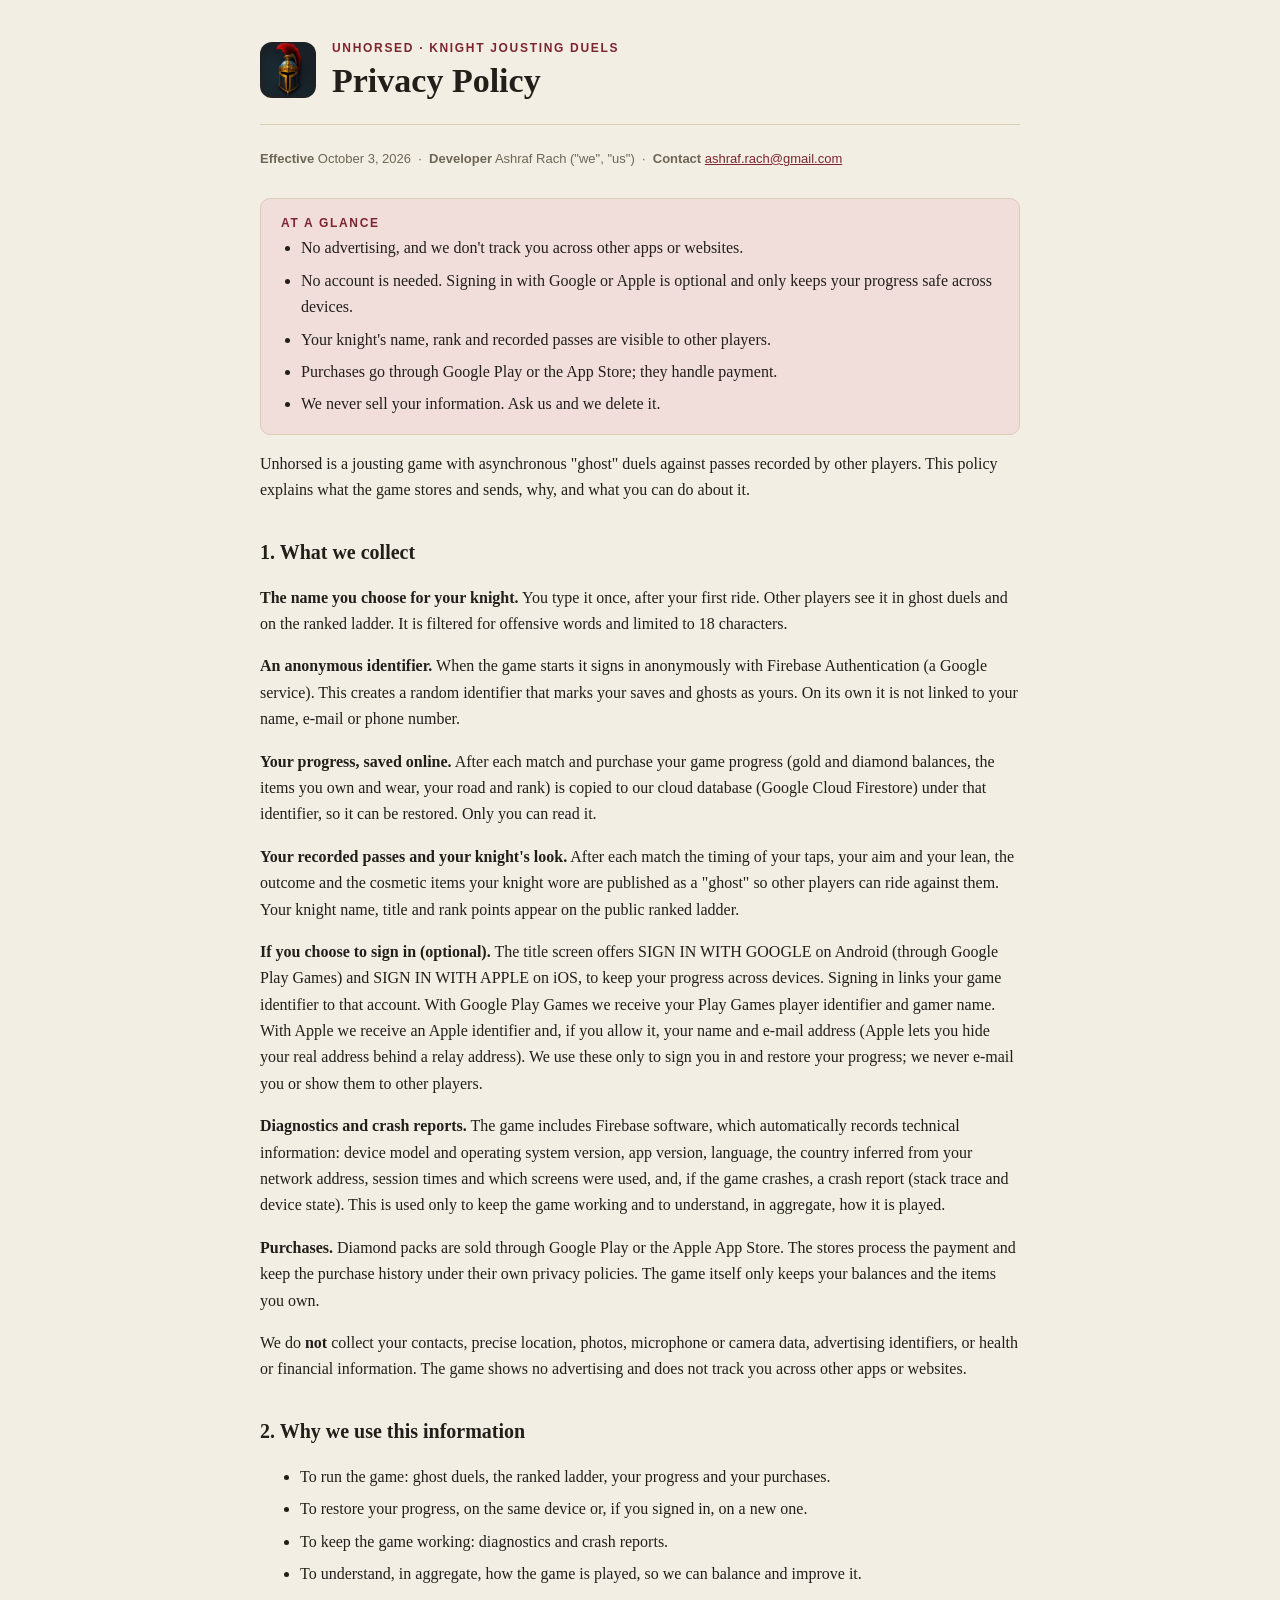
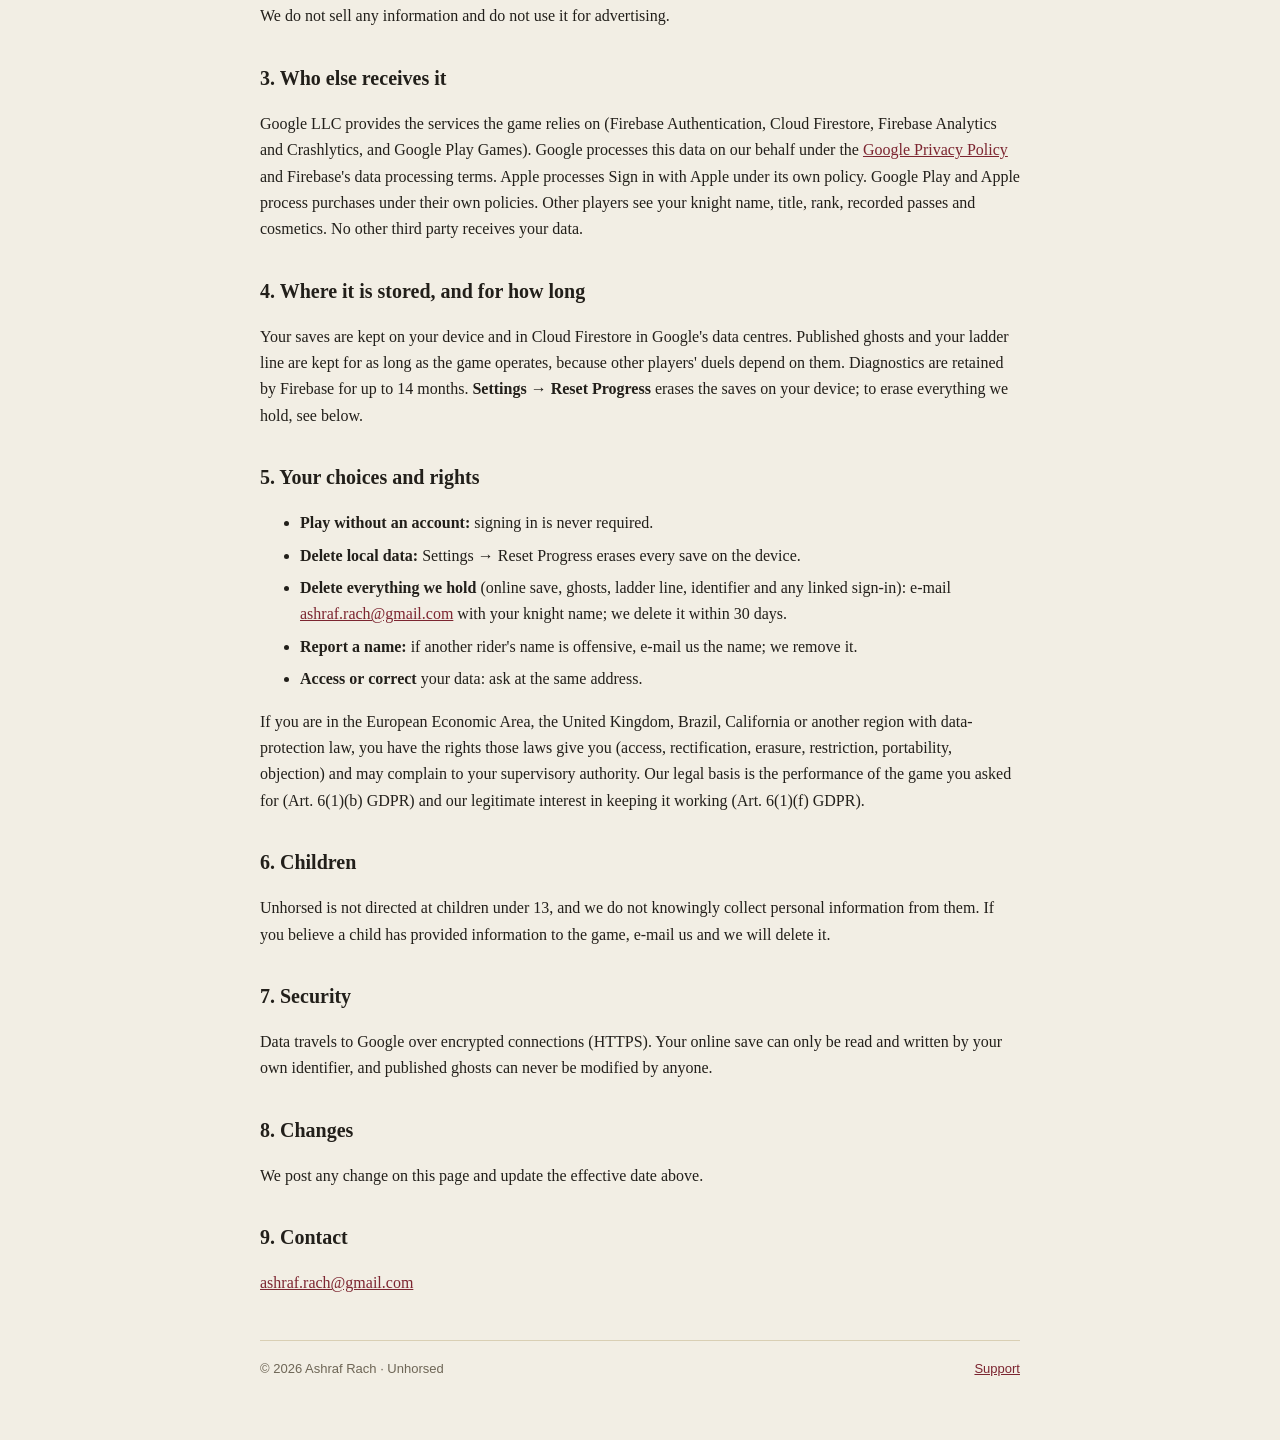
==== privacy.html @ 35be8ce9 "Publish the Unhorsed privacy policy and support page" ====
<!doctype html>
<html lang="en">
<head>
<meta charset="utf-8">
<meta name="viewport" content="width=device-width, initial-scale=1">
<title>Unhorsed — Privacy Policy</title>
<link rel="stylesheet" href="style.css">
<link rel="icon" href="icon.png">
</head>
<body>
<div class="sheet">
  <header>
    <img src="icon.png" alt="">
    <div>
      <p class="eyebrow">Unhorsed · Knight Jousting Duels</p>
      <h1>Privacy Policy</h1>
    </div>
  </header>

  <p class="meta"><strong>Effective</strong> October 3, 2026 &nbsp;·&nbsp; <strong>Developer</strong> Ashraf Rach ("we", "us") &nbsp;·&nbsp; <strong>Contact</strong> <a href="mailto:ashraf.rach@gmail.com">ashraf.rach@gmail.com</a></p>

  <div class="glance">
    <p class="eyebrow">At a glance</p>
    <ul>
      <li>No advertising, and we don't track you across other apps or websites.</li>
      <li>No account is needed. Signing in with Google or Apple is optional and only keeps your progress safe across devices.</li>
      <li>Your knight's name, rank and recorded passes are visible to other players.</li>
      <li>Purchases go through Google Play or the App Store; they handle payment.</li>
      <li>We never sell your information. Ask us and we delete it.</li>
    </ul>
  </div>

  <p>Unhorsed is a jousting game with asynchronous "ghost" duels against passes recorded by other players. This policy explains what the game stores and sends, why, and what you can do about it.</p>

  <h2 id="collect">1. What we collect</h2>
  <p><strong>The name you choose for your knight.</strong> You type it once, after your first ride. Other players see it in ghost duels and on the ranked ladder. It is filtered for offensive words and limited to 18 characters.</p>
  <p><strong>An anonymous identifier.</strong> When the game starts it signs in anonymously with Firebase Authentication (a Google service). This creates a random identifier that marks your saves and ghosts as yours. On its own it is not linked to your name, e-mail or phone number.</p>
  <p><strong>Your progress, saved online.</strong> After each match and purchase your game progress (gold and diamond balances, the items you own and wear, your road and rank) is copied to our cloud database (Google Cloud Firestore) under that identifier, so it can be restored. Only you can read it.</p>
  <p><strong>Your recorded passes and your knight's look.</strong> After each match the timing of your taps, your aim and your lean, the outcome and the cosmetic items your knight wore are published as a "ghost" so other players can ride against them. Your knight name, title and rank points appear on the public ranked ladder.</p>
  <p><strong>If you choose to sign in (optional).</strong> The title screen offers SIGN IN WITH GOOGLE on Android (through Google Play Games) and SIGN IN WITH APPLE on iOS, to keep your progress across devices. Signing in links your game identifier to that account. With Google Play Games we receive your Play Games player identifier and gamer name. With Apple we receive an Apple identifier and, if you allow it, your name and e-mail address (Apple lets you hide your real address behind a relay address). We use these only to sign you in and restore your progress; we never e-mail you or show them to other players.</p>
  <p><strong>Diagnostics and crash reports.</strong> The game includes Firebase software, which automatically records technical information: device model and operating system version, app version, language, the country inferred from your network address, session times and which screens were used, and, if the game crashes, a crash report (stack trace and device state). This is used only to keep the game working and to understand, in aggregate, how it is played.</p>
  <p><strong>Purchases.</strong> Diamond packs are sold through Google Play or the Apple App Store. The stores process the payment and keep the purchase history under their own privacy policies. The game itself only keeps your balances and the items you own.</p>
  <p>We do <strong>not</strong> collect your contacts, precise location, photos, microphone or camera data, advertising identifiers, or health or financial information. The game shows no advertising and does not track you across other apps or websites.</p>

  <h2 id="why">2. Why we use this information</h2>
  <ul>
    <li>To run the game: ghost duels, the ranked ladder, your progress and your purchases.</li>
    <li>To restore your progress, on the same device or, if you signed in, on a new one.</li>
    <li>To keep the game working: diagnostics and crash reports.</li>
    <li>To understand, in aggregate, how the game is played, so we can balance and improve it.</li>
  </ul>
  <p>We do not sell any information and do not use it for advertising.</p>

  <h2 id="who">3. Who else receives it</h2>
  <p>Google LLC provides the services the game relies on (Firebase Authentication, Cloud Firestore, Firebase Analytics and Crashlytics, and Google Play Games). Google processes this data on our behalf under the <a href="https://policies.google.com/privacy">Google Privacy Policy</a> and Firebase's data processing terms. Apple processes Sign in with Apple under its own policy. Google Play and Apple process purchases under their own policies. Other players see your knight name, title, rank, recorded passes and cosmetics. No other third party receives your data.</p>

  <h2 id="where">4. Where it is stored, and for how long</h2>
  <p>Your saves are kept on your device and in Cloud Firestore in Google's data centres. Published ghosts and your ladder line are kept for as long as the game operates, because other players' duels depend on them. Diagnostics are retained by Firebase for up to 14 months. <strong>Settings → Reset Progress</strong> erases the saves on your device; to erase everything we hold, see below.</p>

  <h2 id="rights">5. Your choices and rights</h2>
  <ul>
    <li><strong>Play without an account:</strong> signing in is never required.</li>
    <li><strong>Delete local data:</strong> Settings → Reset Progress erases every save on the device.</li>
    <li><strong>Delete everything we hold</strong> (online save, ghosts, ladder line, identifier and any linked sign-in): e-mail <a href="mailto:ashraf.rach@gmail.com">ashraf.rach@gmail.com</a> with your knight name; we delete it within 30 days.</li>
    <li><strong>Report a name:</strong> if another rider's name is offensive, e-mail us the name; we remove it.</li>
    <li><strong>Access or correct</strong> your data: ask at the same address.</li>
  </ul>
  <p>If you are in the European Economic Area, the United Kingdom, Brazil, California or another region with data-protection law, you have the rights those laws give you (access, rectification, erasure, restriction, portability, objection) and may complain to your supervisory authority. Our legal basis is the performance of the game you asked for (Art. 6(1)(b) GDPR) and our legitimate interest in keeping it working (Art. 6(1)(f) GDPR).</p>

  <h2 id="children">6. Children</h2>
  <p>Unhorsed is not directed at children under 13, and we do not knowingly collect personal information from them. If you believe a child has provided information to the game, e-mail us and we will delete it.</p>

  <h2 id="security">7. Security</h2>
  <p>Data travels to Google over encrypted connections (HTTPS). Your online save can only be read and written by your own identifier, and published ghosts can never be modified by anyone.</p>

  <h2 id="changes">8. Changes</h2>
  <p>We post any change on this page and update the effective date above.</p>

  <h2 id="contact">9. Contact</h2>
  <p><a href="mailto:ashraf.rach@gmail.com">ashraf.rach@gmail.com</a></p>

  <footer>
    <span>© 2026 Ashraf Rach · Unhorsed</span>
    <span><a href="index.html">Support</a></span>
  </footer>
</div>
</body>
</html>
---- style.css ----
:root {
  --bg: #F2EEE4; --surface: #FFFFFF; --ink: #221F1A; --ink-dim: #6E6656;
  --line: #D9CFB4; --accent: #7C2530; --soft: #F1DEDB;
  color-scheme: light dark;
}
@media (prefers-color-scheme: dark) {
  :root { --bg: #15120D; --surface: #1E1810; --ink: #EEE6D6; --ink-dim: #A89C82;
          --line: #3A3122; --accent: #E39089; --soft: #3B2320; }
}
* { box-sizing: border-box; }
body { margin: 0; background: var(--bg); color: var(--ink);
  font: 16px/1.65 Georgia, "Times New Roman", serif; padding: 40px 20px 64px; }
.sheet { max-width: 760px; margin: 0 auto; }
header { display: flex; gap: 16px; align-items: center; padding-bottom: 24px;
  border-bottom: 1px solid var(--line); margin-bottom: 24px; }
header img { width: 56px; height: 56px; border-radius: 12px; }
.eyebrow { font: 600 12px/1.4 -apple-system, "Segoe UI", sans-serif; letter-spacing: .14em;
  text-transform: uppercase; color: var(--accent); margin: 0 0 4px; }
h1 { font-size: clamp(26px, 5vw, 34px); line-height: 1.15; margin: 0; }
h2 { font-size: 20px; margin: 32px 0 8px; }
.meta { font: 13px/1.6 -apple-system, "Segoe UI", sans-serif; color: var(--ink-dim); margin-bottom: 28px; }
.glance { background: var(--soft); border: 1px solid var(--line); border-radius: 10px; padding: 16px 20px; }
.glance ul { margin: 0; padding-left: 20px; }
a { color: var(--accent); }
li + li { margin-top: 6px; }
nav { font: 14px -apple-system, "Segoe UI", sans-serif; margin-top: 8px; }
footer { margin-top: 44px; padding-top: 20px; border-top: 1px solid var(--line);
  font: 13px -apple-system, "Segoe UI", sans-serif; color: var(--ink-dim);
  display: flex; flex-wrap: wrap; gap: 8px 24px; justify-content: space-between; }
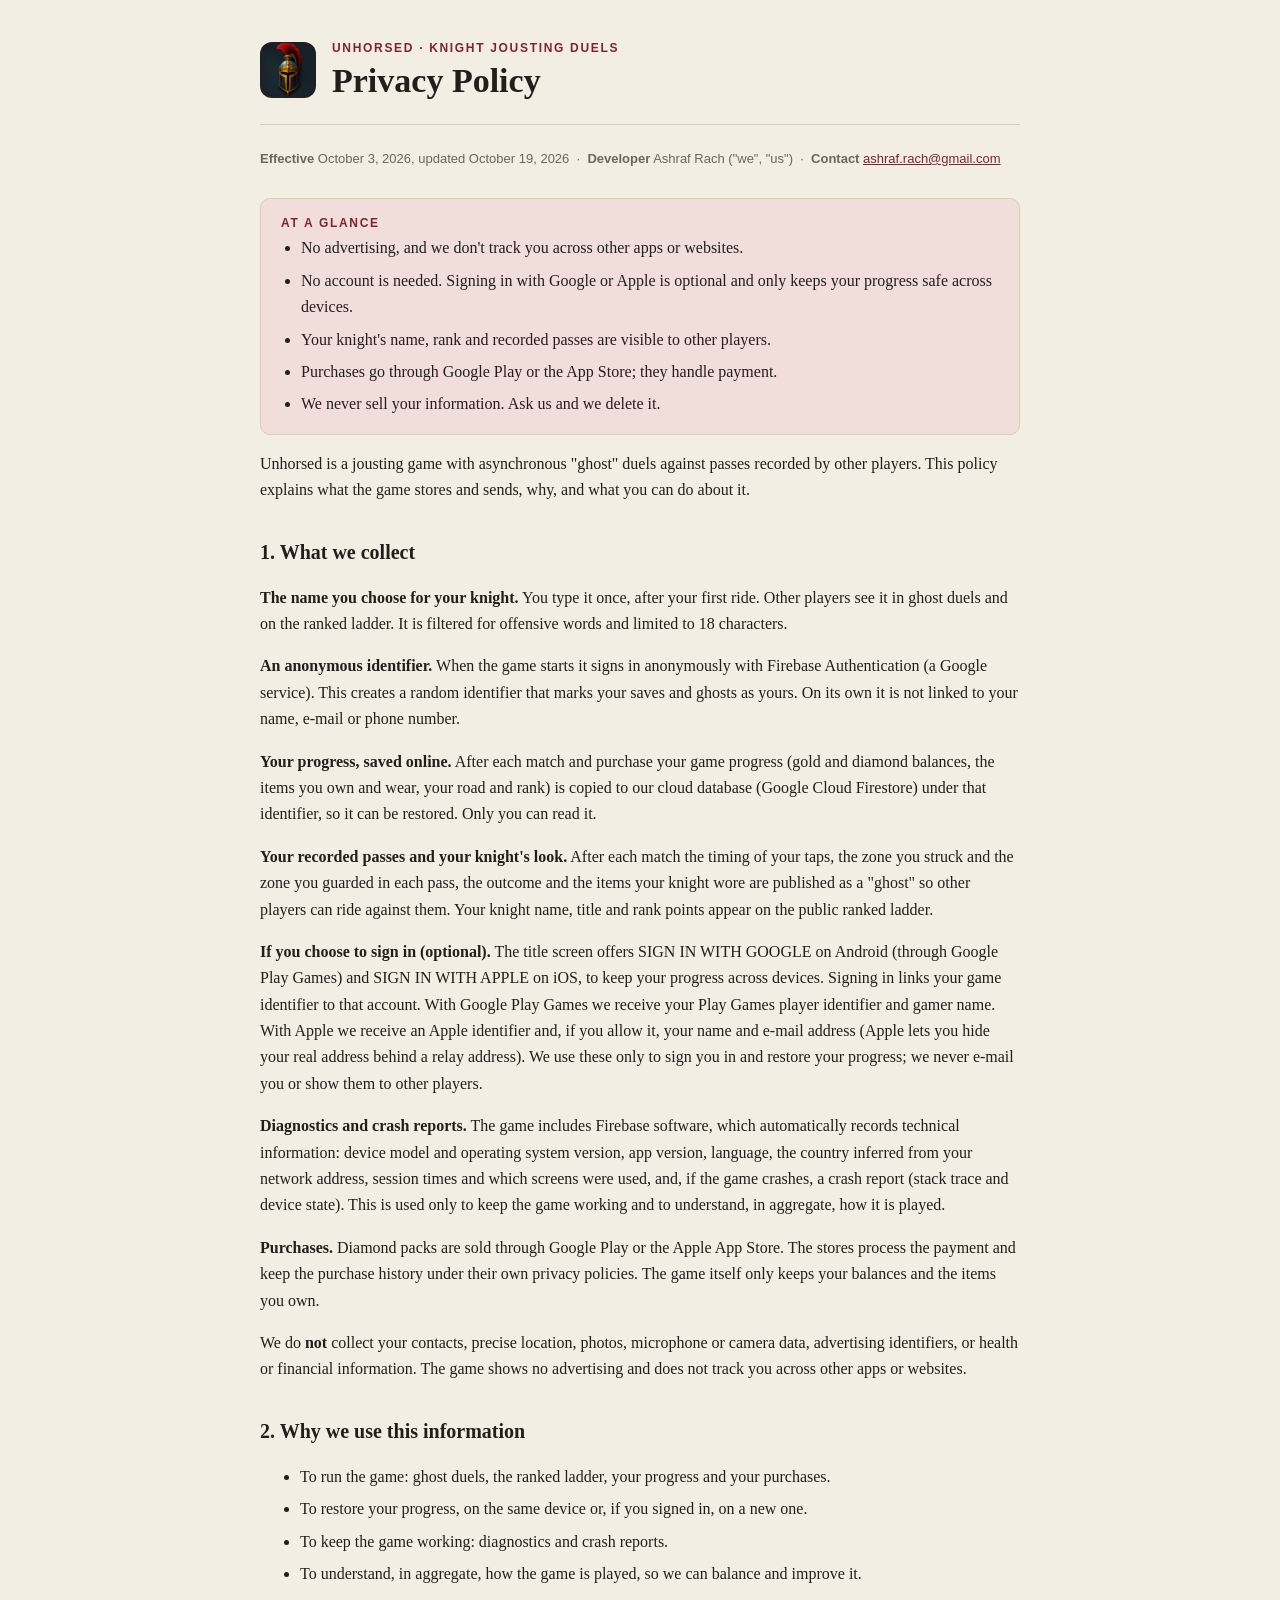
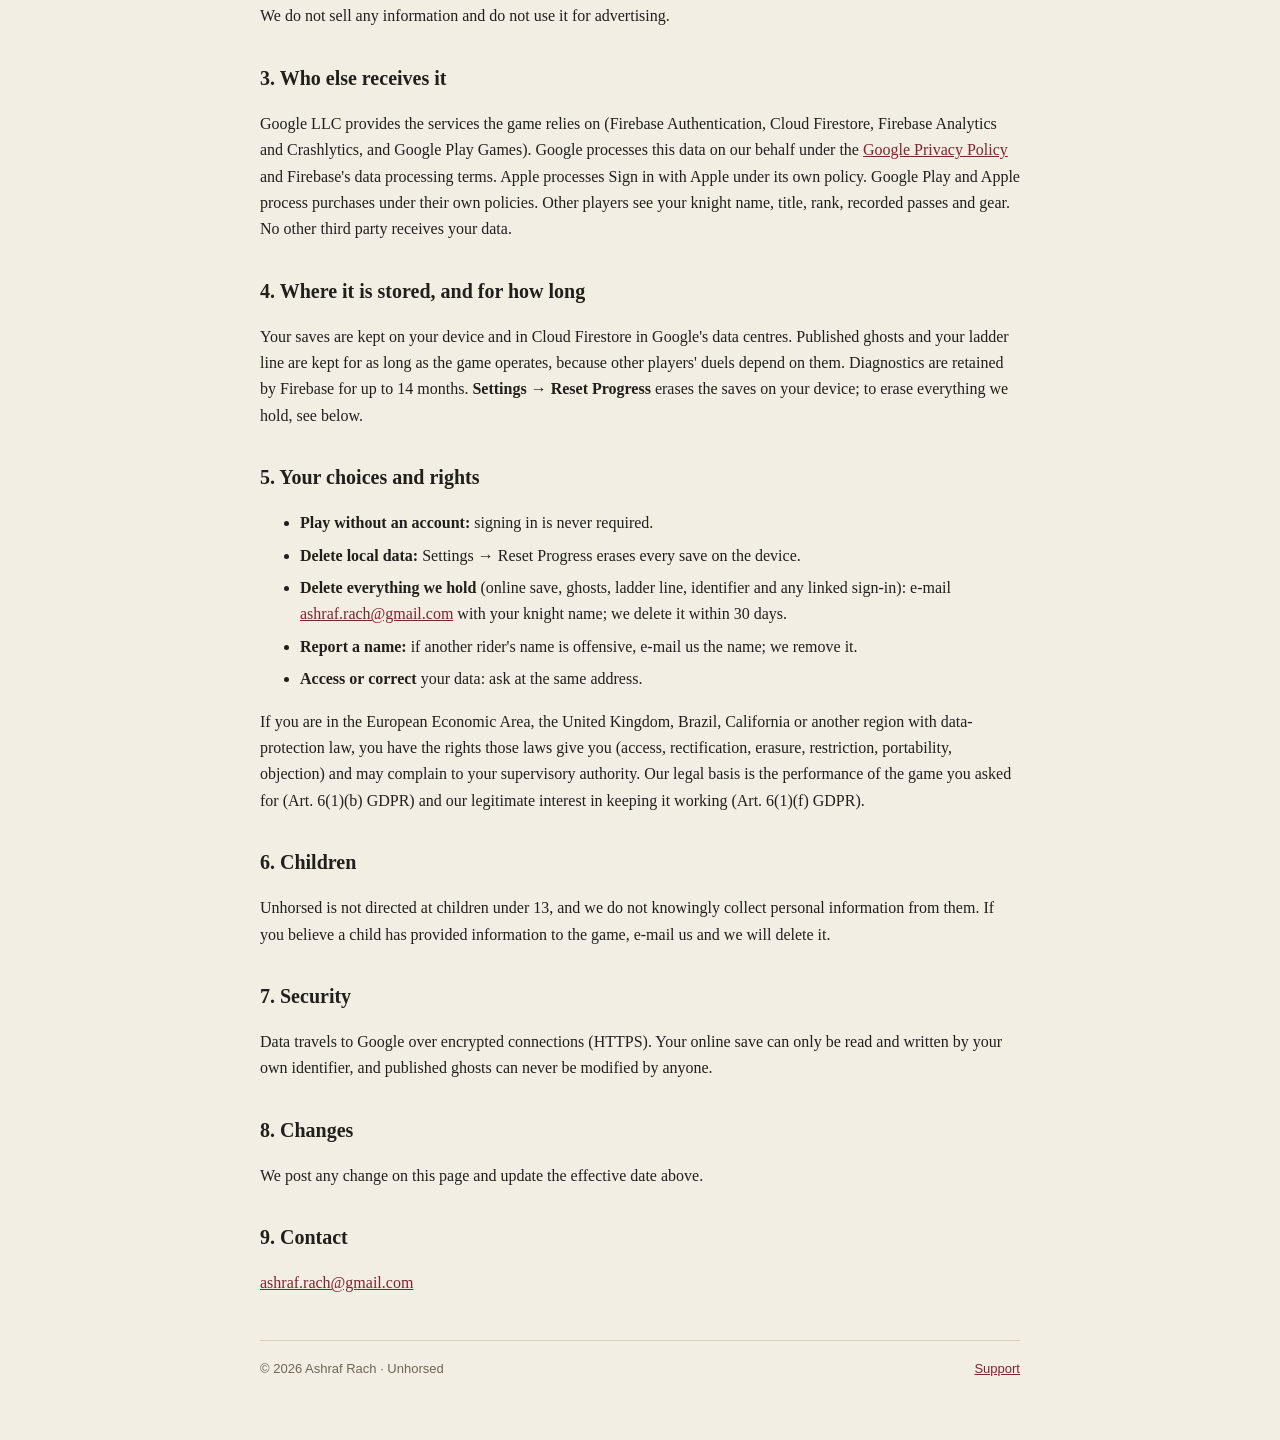
==== commit 29339388: "Describe the strike and guard recorded in a ghost" ====
--- a/privacy.html
+++ b/privacy.html
@@ -17,7 +17,7 @@
     </div>
   </header>
 
-  <p class="meta"><strong>Effective</strong> October 3, 2026 &nbsp;·&nbsp; <strong>Developer</strong> Ashraf Rach ("we", "us") &nbsp;·&nbsp; <strong>Contact</strong> <a href="mailto:ashraf.rach@gmail.com">ashraf.rach@gmail.com</a></p>
+  <p class="meta"><strong>Effective</strong> October 3, 2026, updated October 19, 2026 &nbsp;·&nbsp; <strong>Developer</strong> Ashraf Rach ("we", "us") &nbsp;·&nbsp; <strong>Contact</strong> <a href="mailto:ashraf.rach@gmail.com">ashraf.rach@gmail.com</a></p>
 
   <div class="glance">
     <p class="eyebrow">At a glance</p>
@@ -36,7 +36,7 @@
   <p><strong>The name you choose for your knight.</strong> You type it once, after your first ride. Other players see it in ghost duels and on the ranked ladder. It is filtered for offensive words and limited to 18 characters.</p>
   <p><strong>An anonymous identifier.</strong> When the game starts it signs in anonymously with Firebase Authentication (a Google service). This creates a random identifier that marks your saves and ghosts as yours. On its own it is not linked to your name, e-mail or phone number.</p>
   <p><strong>Your progress, saved online.</strong> After each match and purchase your game progress (gold and diamond balances, the items you own and wear, your road and rank) is copied to our cloud database (Google Cloud Firestore) under that identifier, so it can be restored. Only you can read it.</p>
-  <p><strong>Your recorded passes and your knight's look.</strong> After each match the timing of your taps, your aim and your lean, the outcome and the cosmetic items your knight wore are published as a "ghost" so other players can ride against them. Your knight name, title and rank points appear on the public ranked ladder.</p>
+  <p><strong>Your recorded passes and your knight's look.</strong> After each match the timing of your taps, the zone you struck and the zone you guarded in each pass, the outcome and the items your knight wore are published as a "ghost" so other players can ride against them. Your knight name, title and rank points appear on the public ranked ladder.</p>
   <p><strong>If you choose to sign in (optional).</strong> The title screen offers SIGN IN WITH GOOGLE on Android (through Google Play Games) and SIGN IN WITH APPLE on iOS, to keep your progress across devices. Signing in links your game identifier to that account. With Google Play Games we receive your Play Games player identifier and gamer name. With Apple we receive an Apple identifier and, if you allow it, your name and e-mail address (Apple lets you hide your real address behind a relay address). We use these only to sign you in and restore your progress; we never e-mail you or show them to other players.</p>
   <p><strong>Diagnostics and crash reports.</strong> The game includes Firebase software, which automatically records technical information: device model and operating system version, app version, language, the country inferred from your network address, session times and which screens were used, and, if the game crashes, a crash report (stack trace and device state). This is used only to keep the game working and to understand, in aggregate, how it is played.</p>
   <p><strong>Purchases.</strong> Diamond packs are sold through Google Play or the Apple App Store. The stores process the payment and keep the purchase history under their own privacy policies. The game itself only keeps your balances and the items you own.</p>
@@ -52,7 +52,7 @@
   <p>We do not sell any information and do not use it for advertising.</p>
 
   <h2 id="who">3. Who else receives it</h2>
-  <p>Google LLC provides the services the game relies on (Firebase Authentication, Cloud Firestore, Firebase Analytics and Crashlytics, and Google Play Games). Google processes this data on our behalf under the <a href="https://policies.google.com/privacy">Google Privacy Policy</a> and Firebase's data processing terms. Apple processes Sign in with Apple under its own policy. Google Play and Apple process purchases under their own policies. Other players see your knight name, title, rank, recorded passes and cosmetics. No other third party receives your data.</p>
+  <p>Google LLC provides the services the game relies on (Firebase Authentication, Cloud Firestore, Firebase Analytics and Crashlytics, and Google Play Games). Google processes this data on our behalf under the <a href="https://policies.google.com/privacy">Google Privacy Policy</a> and Firebase's data processing terms. Apple processes Sign in with Apple under its own policy. Google Play and Apple process purchases under their own policies. Other players see your knight name, title, rank, recorded passes and gear. No other third party receives your data.</p>
 
   <h2 id="where">4. Where it is stored, and for how long</h2>
   <p>Your saves are kept on your device and in Cloud Firestore in Google's data centres. Published ghosts and your ladder line are kept for as long as the game operates, because other players' duels depend on them. Diagnostics are retained by Firebase for up to 14 months. <strong>Settings → Reset Progress</strong> erases the saves on your device; to erase everything we hold, see below.</p>
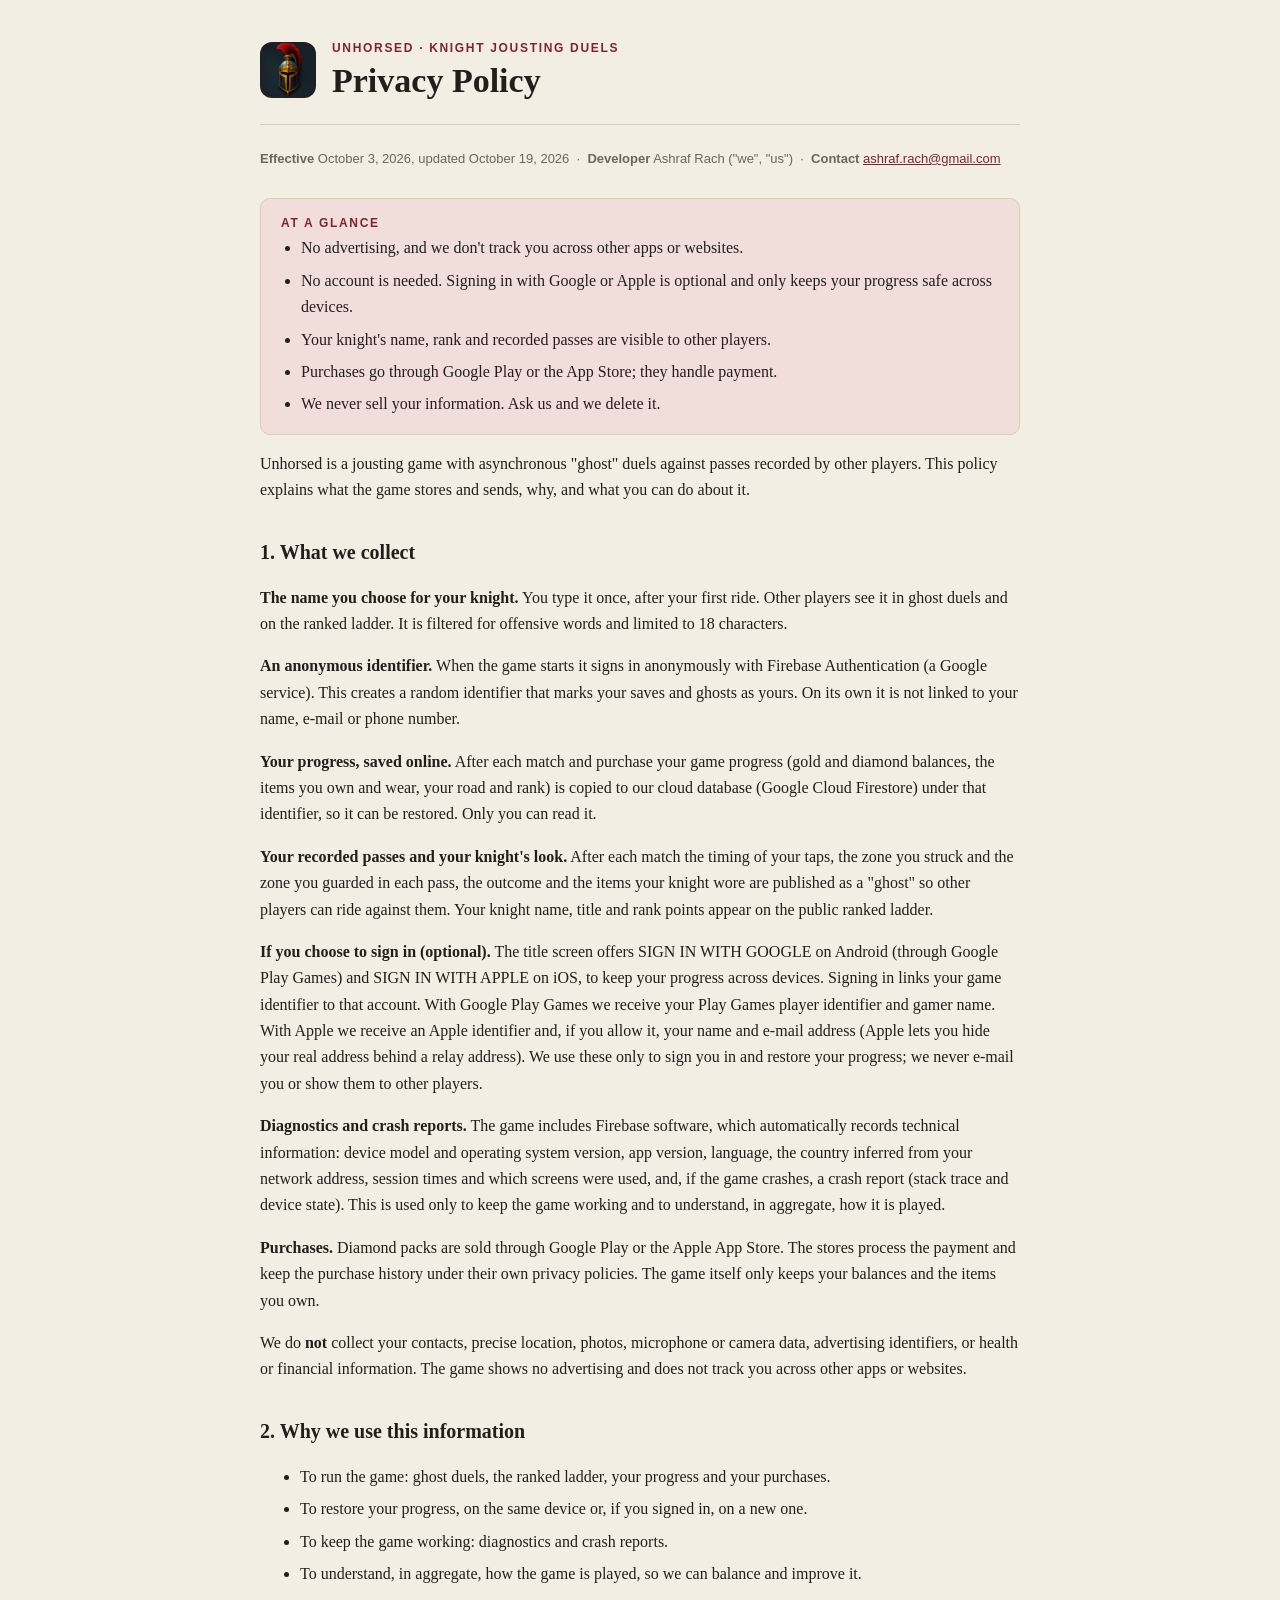
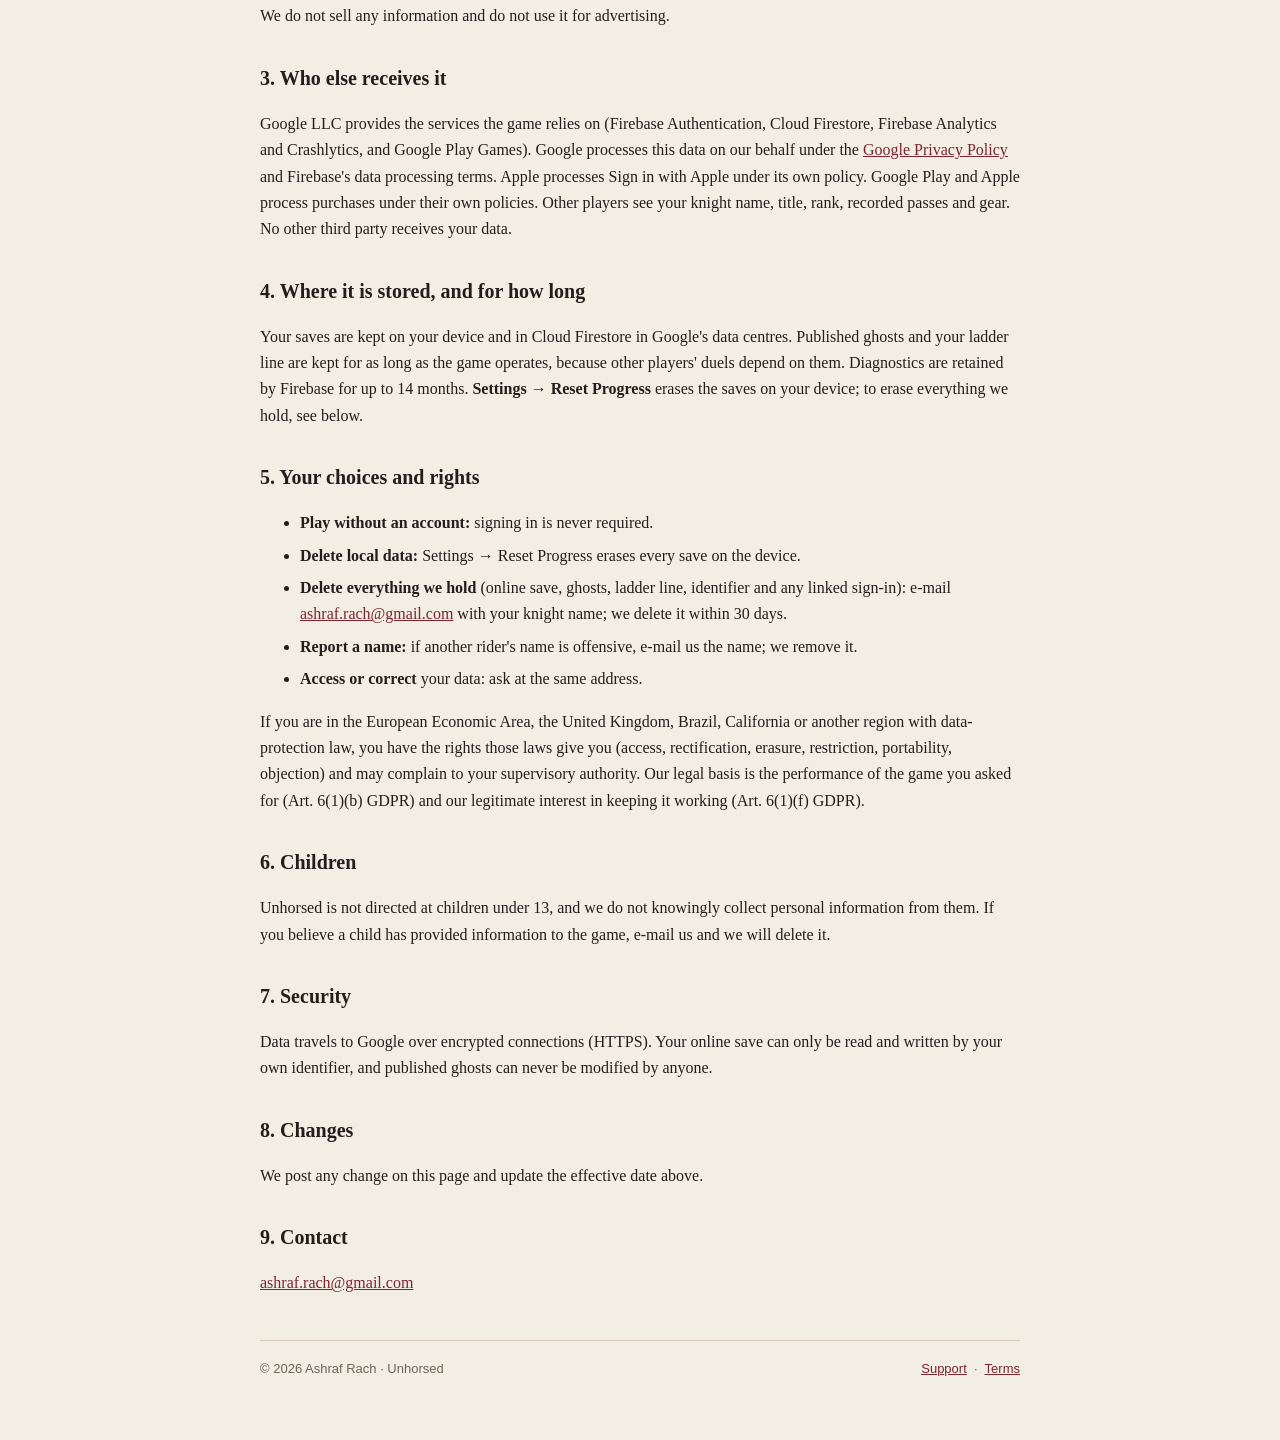
==== commit 93cb3e47: "Add Terms of Service, linked from support and privacy" ====
--- a/privacy.html
+++ b/privacy.html
@@ -81,7 +81,7 @@
 
   <footer>
     <span>© 2026 Ashraf Rach · Unhorsed</span>
-    <span><a href="index.html">Support</a></span>
+    <span><a href="index.html">Support</a> &nbsp;·&nbsp; <a href="terms.html">Terms</a></span>
   </footer>
 </div>
 </body>
